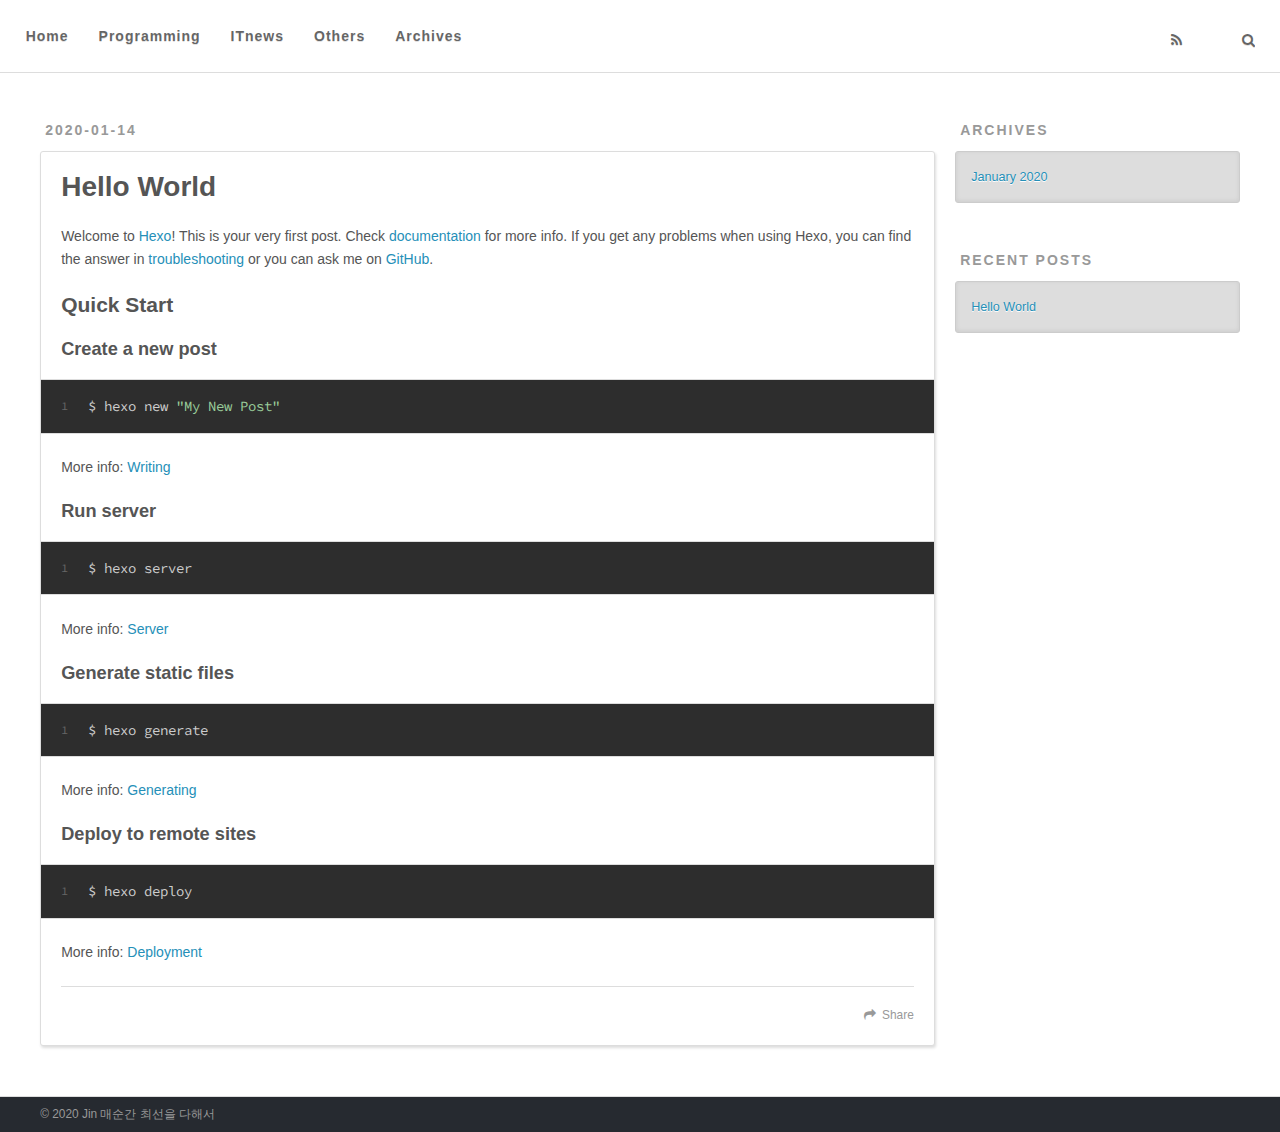
==== index.html @ 70a8d0c6 "Site updated: 2020-01-18 22:29:10" ====
<!DOCTYPE html>
<html>
<head>
  <meta charset="utf-8">
  

  
  <title>AiTi</title>
  <meta name="viewport" content="width=device-width, initial-scale=1, maximum-scale=1">
  <meta property="og:type" content="website">
<meta property="og:title" content="AiTi">
<meta property="og:url" content="https://zzdh8.github.io/index.html">
<meta property="og:site_name" content="AiTi">
<meta property="og:locale" content="en_US">
<meta property="article:author" content="Jin">
<meta property="article:tag" content="웹개발">
<meta property="article:tag" content=" 소프트웨어 개발">
<meta property="article:tag" content=" 자바">
<meta property="article:tag" content=" 파이썬">
<meta property="article:tag" content=" IT뉴스">
<meta property="article:tag" content=" 하드웨어">
<meta property="article:tag" content=" 프로그래밍 언어">
<meta name="twitter:card" content="summary">
  
    <link rel="alternate" href="/atom.xml" title="AiTi" type="application/atom+xml">
  
  
    <link rel="icon" href="/favicon.png">
  
  
    <link href="//fonts.googleapis.com/css?family=Source+Code+Pro" rel="stylesheet" type="text/css">
  
  
<link rel="stylesheet" href="/css/style.css">

<meta name="generator" content="Hexo 4.2.0"></head>

<body>
  <div id="container">
    <div id="wrap">
      <header id="header">
    <div id="header-title" class="inner">
      <nav id="main-nav">
        <a id="main-nav-toggle" class="nav-icon" style="padding-left: 29px;"></a>
        
          <a class="main-nav-link" href="/">Home</a>
        
          <a class="main-nav-link" href="/Programming">Programming</a>
        
          <a class="main-nav-link" href="/ITnews">ITnews</a>
        
          <a class="main-nav-link" href="/Others">Others</a>
        
          <a class="main-nav-link" href="/archives">Archives</a>
        
      </nav>
      <nav id="sub-nav">
        
          <a id="nav-rss-link" class="nav-icon" href="/atom.xml" title="RSS Feed"></a>
        
        <a id="nav-search-btn" class="nav-icon" title="Search"></a>
      </nav>
      <div id="search-form-wrap">
        <form action="//google.com/search" method="get" accept-charset="UTF-8" class="search-form"><input type="search" name="q" class="search-form-input" placeholder="Search"><button type="submit" class="search-form-submit">&#xF002;</button><input type="hidden" name="sitesearch" value="https://zzdh8.github.io"></form>
      </div>
    </div>

</header>
      <div class="outer">
        <section id="main">
  
    <article id="post-hello-world" class="article article-type-post" itemscope itemprop="blogPost">
  <div class="article-meta">
    <a href="/2020/01/14/hello-world/" class="article-date">
  <time datetime="2020-01-14T10:13:27.419Z" itemprop="datePublished">2020-01-14</time>
</a>
    
  </div>
  <div class="article-inner">
    
    
      <header class="article-header">
        
  
    <h1 itemprop="name">
      <a class="article-title" href="/2020/01/14/hello-world/">Hello World</a>
    </h1>
  

      </header>
    
    <div class="article-entry" itemprop="articleBody">
      
        <p>Welcome to <a href="https://hexo.io/" target="_blank" rel="noopener">Hexo</a>! This is your very first post. Check <a href="https://hexo.io/docs/" target="_blank" rel="noopener">documentation</a> for more info. If you get any problems when using Hexo, you can find the answer in <a href="https://hexo.io/docs/troubleshooting.html" target="_blank" rel="noopener">troubleshooting</a> or you can ask me on <a href="https://github.com/hexojs/hexo/issues" target="_blank" rel="noopener">GitHub</a>.</p>
<h2 id="Quick-Start"><a href="#Quick-Start" class="headerlink" title="Quick Start"></a>Quick Start</h2><h3 id="Create-a-new-post"><a href="#Create-a-new-post" class="headerlink" title="Create a new post"></a>Create a new post</h3><figure class="highlight bash"><table><tr><td class="gutter"><pre><span class="line">1</span><br></pre></td><td class="code"><pre><span class="line">$ hexo new <span class="string">"My New Post"</span></span><br></pre></td></tr></table></figure>

<p>More info: <a href="https://hexo.io/docs/writing.html" target="_blank" rel="noopener">Writing</a></p>
<h3 id="Run-server"><a href="#Run-server" class="headerlink" title="Run server"></a>Run server</h3><figure class="highlight bash"><table><tr><td class="gutter"><pre><span class="line">1</span><br></pre></td><td class="code"><pre><span class="line">$ hexo server</span><br></pre></td></tr></table></figure>

<p>More info: <a href="https://hexo.io/docs/server.html" target="_blank" rel="noopener">Server</a></p>
<h3 id="Generate-static-files"><a href="#Generate-static-files" class="headerlink" title="Generate static files"></a>Generate static files</h3><figure class="highlight bash"><table><tr><td class="gutter"><pre><span class="line">1</span><br></pre></td><td class="code"><pre><span class="line">$ hexo generate</span><br></pre></td></tr></table></figure>

<p>More info: <a href="https://hexo.io/docs/generating.html" target="_blank" rel="noopener">Generating</a></p>
<h3 id="Deploy-to-remote-sites"><a href="#Deploy-to-remote-sites" class="headerlink" title="Deploy to remote sites"></a>Deploy to remote sites</h3><figure class="highlight bash"><table><tr><td class="gutter"><pre><span class="line">1</span><br></pre></td><td class="code"><pre><span class="line">$ hexo deploy</span><br></pre></td></tr></table></figure>

<p>More info: <a href="https://hexo.io/docs/one-command-deployment.html" target="_blank" rel="noopener">Deployment</a></p>

      
    </div>
    <footer class="article-footer">
      <a data-url="https://zzdh8.github.io/2020/01/14/hello-world/" data-id="ck5dpyuz900003cv6gxya4yqy" class="article-share-link">Share</a>
      
      
    </footer>
  </div>
  
</article>


  


</section>
        
          <aside id="sidebar">
  
    

  
    

  
    
  
    
  <div class="widget-wrap">
    <h3 class="widget-title">Archives</h3>
    <div class="widget">
      <ul class="archive-list"><li class="archive-list-item"><a class="archive-list-link" href="/archives/2020/01/">January 2020</a></li></ul>
    </div>
  </div>


  
    
  <div class="widget-wrap">
    <h3 class="widget-title">Recent Posts</h3>
    <div class="widget">
      <ul>
        
          <li>
            <a href="/2020/01/14/hello-world/">Hello World</a>
          </li>
        
      </ul>
    </div>
  </div>

  

</aside>
        
      </div>
      <footer id="footer">
  
  <div class="outer">
    <div id="footer-info" class="inner">
      &copy; 2020 Jin
      매순간 최선을 다해서
    </div>
  </div>
  <!--없애고 무엇을 채울지 고민-->
</footer>
    </div>
    <nav id="mobile-nav">
  
    <a href="/" class="mobile-nav-link">Home</a>
  
    <a href="/Programming" class="mobile-nav-link">Programming</a>
  
    <a href="/ITnews" class="mobile-nav-link">ITnews</a>
  
    <a href="/Others" class="mobile-nav-link">Others</a>
  
    <a href="/archives" class="mobile-nav-link">Archives</a>
  
</nav>
    

<script src="//ajax.googleapis.com/ajax/libs/jquery/2.0.3/jquery.min.js"></script>


  
<link rel="stylesheet" href="/fancybox/jquery.fancybox.css">

  
<script src="/fancybox/jquery.fancybox.pack.js"></script>




<script src="/js/script.js"></script>




  </div>
</body>
</html>
---- css/style.css ----
body {
  width: 100%;
}
body:before,
body:after {
  content: "";
  display: table;
}
body:after {
  clear: both;
}
html,
body,
div,
span,
applet,
object,
iframe,
h1,
h2,
h3,
h4,
h5,
h6,
p,
blockquote,
pre,
a,
abbr,
acronym,
address,
big,
cite,
code,
del,
dfn,
em,
img,
ins,
kbd,
q,
s,
samp,
small,
strike,
strong,
sub,
sup,
tt,
var,
dl,
dt,
dd,
ol,
ul,
li,
fieldset,
form,
label,
legend,
table,
caption,
tbody,
tfoot,
thead,
tr,
th,
td {
  margin: 0;
  padding: 0;
  border: 0;
  outline: 0;
  font-weight: inherit;
  font-style: inherit;
  font-family: inherit;
  font-size: 100%;
  vertical-align: baseline;
}
body {
  line-height: 1;
  color: #000;
  background: #fff;
}
ol,
ul {
  list-style: none;
}
table {
  border-collapse: separate;
  border-spacing: 0;
  vertical-align: middle;
}
caption,
th,
td {
  text-align: left;
  font-weight: normal;
  vertical-align: middle;
}
a img {
  border: none;
}
input,
button {
  margin: 0;
  padding: 0;
}
input::-moz-focus-inner,
button::-moz-focus-inner {
  border: 0;
  padding: 0;
}
@font-face {
  font-family: FontAwesome;
  font-style: normal;
  font-weight: normal;
  src: url("fonts/fontawesome-webfont.eot?v=#4.0.3");
  src: url("fonts/fontawesome-webfont.eot?#iefix&v=#4.0.3") format("embedded-opentype"), url("fonts/fontawesome-webfont.woff?v=#4.0.3") format("woff"), url("fonts/fontawesome-webfont.ttf?v=#4.0.3") format("truetype"), url("fonts/fontawesome-webfont.svg#fontawesomeregular?v=#4.0.3") format("svg");
}
html,
body,
#container {
  height: 100%;
}
body {
  background: #fff;
  font: 14px -apple-system, BlinkMacSystemFont, "Segoe UI", "Roboto", "Oxygen", "Ubuntu", "Cantarell", "Fira Sans", "Droid Sans", "Helvetica Neue", sans-serif;
  -webkit-text-size-adjust: 100%;
}
.outer {
  max-width: 1220px;
  margin: 0 auto;
  padding: 0 20px;
}
.outer:before,
.outer:after {
  content: "";
  display: table;
}
.outer:after {
  clear: both;
}
.inner {
  display: inline;
  float: left;
  width: 98.33333333333333%;
  margin: 0 0.833333333333333%;
}
.left,
.alignleft {
  float: left;
}
.right,
.alignright {
  float: right;
}
.clear {
  clear: both;
}
#container {
  position: relative;
}
.mobile-nav-on {
  overflow: hidden;
}
#wrap {
  height: 100%;
  width: 100%;
  position: absolute;
  top: 0;
  left: 0;
  -webkit-transition: 0.2s ease-out;
  -moz-transition: 0.2s ease-out;
  -ms-transition: 0.2s ease-out;
  transition: 0.2s ease-out;
  z-index: 1;
  background: #fff;
}
.mobile-nav-on #wrap {
  left: 280px;
}
@media screen and (min-width: 768px) {
  #main {
    display: inline;
    float: left;
    width: 73.33333333333333%;
    margin: 0 0.833333333333333%;
  }
}
.article-date,
.article-category-link,
.archive-year,
.widget-title {
  text-decoration: none;
  text-transform: uppercase;
  letter-spacing: 2px;
  color: #999;
  margin-bottom: 1em;
  margin-left: 5px;
  line-height: 1em;
  text-shadow: 0 1px #fff;
  font-weight: bold;
}
.article-inner,
.archive-article-inner {
  background: #fff;
  -webkit-box-shadow: 1px 2px 3px #ddd;
  box-shadow: 1px 2px 3px #ddd;
  border: 1px solid #ddd;
  border-radius: 3px;
}
.article-entry h1,
.widget h1 {
  font-size: 2em;
}
.article-entry h2,
.widget h2 {
  font-size: 1.5em;
}
.article-entry h3,
.widget h3 {
  font-size: 1.3em;
}
.article-entry h4,
.widget h4 {
  font-size: 1.2em;
}
.article-entry h5,
.widget h5 {
  font-size: 1em;
}
.article-entry h6,
.widget h6 {
  font-size: 1em;
  color: #999;
}
.article-entry hr,
.widget hr {
  border: 1px dashed #ddd;
}
.article-entry strong,
.widget strong {
  font-weight: bold;
}
.article-entry em,
.widget em,
.article-entry cite,
.widget cite {
  font-style: italic;
}
.article-entry sup,
.widget sup,
.article-entry sub,
.widget sub {
  font-size: 0.75em;
  line-height: 0;
  position: relative;
  vertical-align: baseline;
}
.article-entry sup,
.widget sup {
  top: -0.5em;
}
.article-entry sub,
.widget sub {
  bottom: -0.2em;
}
.article-entry small,
.widget small {
  font-size: 0.85em;
}
.article-entry acronym,
.widget acronym,
.article-entry abbr,
.widget abbr {
  border-bottom: 1px dotted;
}
.article-entry ul,
.widget ul,
.article-entry ol,
.widget ol,
.article-entry dl,
.widget dl {
  margin: 0 20px;
  line-height: 1.6em;
}
.article-entry ul ul,
.widget ul ul,
.article-entry ol ul,
.widget ol ul,
.article-entry ul ol,
.widget ul ol,
.article-entry ol ol,
.widget ol ol {
  margin-top: 0;
  margin-bottom: 0;
}
.article-entry ul,
.widget ul {
  list-style: disc;
}
.article-entry ol,
.widget ol {
  list-style: decimal;
}
.article-entry dt,
.widget dt {
  font-weight: bold;
}
#header {
  height: 8%;
  position: relative;
  border-bottom: 1px solid #ddd;
}
#header-outer {
  height: 50%;
  position: relative;
}
#header-title {
  text-align: center;
  height: 40px;
  position: absolute;
  top: 50%;
  left: 0;
  margin-top: -20px;
}
#main-nav {
  float: left;
  margin-left: -15px;
}
.nav-icon,
.main-nav-link {
  float: left;
  color: #000;
  opacity: 0.6;
  text-decoration: none;
  text-shadow: 0 1px rgba(0,0,0,0.2);
  -webkit-transition: opacity 0.2s;
  -moz-transition: opacity 0.2s;
  -ms-transition: opacity 0.2s;
  transition: opacity 0.2s;
  display: block;
  padding: 12px 0px 5px 30px;
}
.nav-icon:hover,
.main-nav-link:hover {
  opacity: 11.6;
}
.nav-icon {
  font-family: FontAwesome;
  text-align: center;
  font-size: 14px;
  width: 14px;
  height: 14px;
  padding: 17px 29px;
  position: relative;
  cursor: pointer;
}
.main-nav-link {
  font-weight: 900;
  letter-spacing: 1px;
}
@media screen and (max-width: 479px) {
  .main-nav-link {
    display: none;
  }
}
#main-nav-toggle {
  display: none;
  padding-left: 29px;
}
#main-nav-toggle:before {
  content: "\f0c9";
}
@media screen and (max-width: 479px) {
  #main-nav-toggle {
    display: block;
  }
}
#sub-nav {
  float: right;
  margin-right: -15px;
}
#nav-rss-link:before {
  content: "\f09e";
}
#nav-search-btn p,
#nav-search-btn:before {
  content: "\f002";
}
#search-form-wrap {
  position: absolute;
  top: 12px;
  width: 150px;
  height: 30px;
  right: -150px;
  opacity: 0;
  -webkit-transition: 0.2s ease-out;
  -moz-transition: 0.2s ease-out;
  -ms-transition: 0.2s ease-out;
  transition: 0.2s ease-out;
}
#search-form-wrap.on {
  opacity: 1;
  right: 0;
}
@media screen and (max-width: 479px) {
  #search-form-wrap {
    width: 100%;
    right: -100%;
  }
}
.search-form {
  position: absolute;
  top: 0;
  left: 0;
  right: 0;
  background: #fff;
  padding: 5px 15px;
  border-radius: 15px;
  -webkit-box-shadow: 0 0 10px rgba(0,0,0,0.3);
  box-shadow: 0 0 10px rgba(0,0,0,0.3);
}
.search-form-input {
  border: none;
  background: none;
  color: #555;
  width: 100%;
  font: 13px -apple-system, BlinkMacSystemFont, "Segoe UI", "Roboto", "Oxygen", "Ubuntu", "Cantarell", "Fira Sans", "Droid Sans", "Helvetica Neue", sans-serif;
  outline: none;
}
.search-form-input::-webkit-search-results-decoration,
.search-form-input::-webkit-search-cancel-button {
  -webkit-appearance: none;
}
.search-form-submit {
  position: absolute;
  top: 50%;
  right: 10px;
  margin-top: -7px;
  font: 13px FontAwesome;
  border: none;
  background: none;
  color: #bbb;
  cursor: pointer;
}
.search-form-submit:hover,
.search-form-submit:focus {
  color: #777;
}
.article {
  margin: 50px 0;
}
.article-inner {
  overflow: hidden;
}
.article-meta:before,
.article-meta:after {
  content: "";
  display: table;
}
.article-meta:after {
  clear: both;
}
.article-date {
  float: left;
}
.article-category {
  float: left;
  line-height: 1em;
  color: #ccc;
  text-shadow: 0 1px #fff;
  margin-left: 8px;
}
.article-category:before {
  content: "\2022";
}
.article-category-link {
  margin: 0 12px 1em;
}
.article-header {
  padding: 20px 20px 0;
}
.article-title {
  text-decoration: none;
  font-size: 2em;
  font-weight: bold;
  color: #555;
  line-height: 1.1em;
  -webkit-transition: color 0.2s;
  -moz-transition: color 0.2s;
  -ms-transition: color 0.2s;
  transition: color 0.2s;
}
a.article-title:hover {
  color: #258fb8;
}
.article-entry {
  color: #555;
  padding: 0 20px;
}
.article-entry:before,
.article-entry:after {
  content: "";
  display: table;
}
.article-entry:after {
  clear: both;
}
.article-entry p,
.article-entry table {
  line-height: 1.6em;
  margin: 1.6em 0;
}
.article-entry h1,
.article-entry h2,
.article-entry h3,
.article-entry h4,
.article-entry h5,
.article-entry h6 {
  font-weight: bold;
}
.article-entry h1,
.article-entry h2,
.article-entry h3,
.article-entry h4,
.article-entry h5,
.article-entry h6 {
  line-height: 1.1em;
  margin: 1.1em 0;
}
.article-entry a {
  color: #258fb8;
  text-decoration: none;
}
.article-entry a:hover {
  text-decoration: underline;
}
.article-entry ul,
.article-entry ol,
.article-entry dl {
  margin-top: 1.6em;
  margin-bottom: 1.6em;
}
.article-entry img,
.article-entry video {
  max-width: 100%;
  height: auto;
  display: block;
  margin: auto;
}
.article-entry iframe {
  border: none;
}
.article-entry table {
  width: 100%;
  border-collapse: collapse;
  border-spacing: 0;
}
.article-entry th {
  font-weight: bold;
  border-bottom: 3px solid #ddd;
  padding-bottom: 0.5em;
}
.article-entry td {
  border-bottom: 1px solid #ddd;
  padding: 10px 0;
}
.article-entry blockquote {
  font-family: Georgia, "Times New Roman", serif;
  font-size: 1.4em;
  margin: 1.6em 20px;
  text-align: center;
}
.article-entry blockquote footer {
  font-size: 14px;
  margin: 1.6em 0;
  font-family: -apple-system, BlinkMacSystemFont, "Segoe UI", "Roboto", "Oxygen", "Ubuntu", "Cantarell", "Fira Sans", "Droid Sans", "Helvetica Neue", sans-serif;
}
.article-entry blockquote footer cite:before {
  content: "—";
  padding: 0 0.5em;
}
.article-entry .pullquote {
  text-align: left;
  width: 45%;
  margin: 0;
}
.article-entry .pullquote.left {
  margin-left: 0.5em;
  margin-right: 1em;
}
.article-entry .pullquote.right {
  margin-right: 0.5em;
  margin-left: 1em;
}
.article-entry .caption {
  color: #999;
  display: block;
  font-size: 0.9em;
  margin-top: 0.5em;
  position: relative;
  text-align: center;
}
.article-entry .video-container {
  position: relative;
  padding-top: 56.25%;
  height: 0;
  overflow: hidden;
}
.article-entry .video-container iframe,
.article-entry .video-container object,
.article-entry .video-container embed {
  position: absolute;
  top: 0;
  left: 0;
  width: 100%;
  height: 100%;
  margin-top: 0;
}
.article-more-link a {
  display: inline-block;
  line-height: 1em;
  padding: 6px 15px;
  border-radius: 15px;
  background: #fff;
  color: #999;
  text-shadow: 0 1px #fff;
  text-decoration: none;
}
.article-more-link a:hover {
  background: #258fb8;
  color: #fff;
  text-decoration: none;
  text-shadow: 0 1px #1e7293;
}
.article-footer {
  font-size: 0.85em;
  line-height: 1.6em;
  border-top: 1px solid #ddd;
  padding-top: 1.6em;
  margin: 0 20px 20px;
}
.article-footer:before,
.article-footer:after {
  content: "";
  display: table;
}
.article-footer:after {
  clear: both;
}
.article-footer a {
  color: #999;
  text-decoration: none;
}
.article-footer a:hover {
  color: #555;
}
.article-tag-list-item {
  float: left;
  margin-right: 10px;
}
.article-tag-list-link:before {
  content: "#";
}
.article-comment-link {
  float: right;
}
.article-comment-link:before {
  content: "\f075";
  font-family: FontAwesome;
  padding-right: 8px;
}
.article-share-link {
  cursor: pointer;
  float: right;
  margin-left: 20px;
}
.article-share-link:before {
  content: "\f064";
  font-family: FontAwesome;
  padding-right: 6px;
}
#article-nav {
  position: relative;
}
#article-nav:before,
#article-nav:after {
  content: "";
  display: table;
}
#article-nav:after {
  clear: both;
}
@media screen and (min-width: 768px) {
  #article-nav {
    margin: 50px 0;
  }
  #article-nav:before {
    width: 8px;
    height: 8px;
    position: absolute;
    top: 50%;
    left: 50%;
    margin-top: -4px;
    margin-left: -4px;
    content: "";
    border-radius: 50%;
    background: #ddd;
    -webkit-box-shadow: 0 1px 2px #fff;
    box-shadow: 0 1px 2px #fff;
  }
}
.article-nav-link-wrap {
  text-decoration: none;
  text-shadow: 0 1px #fff;
  color: #999;
  -webkit-box-sizing: border-box;
  -moz-box-sizing: border-box;
  box-sizing: border-box;
  margin-top: 50px;
  text-align: center;
  display: block;
}
.article-nav-link-wrap:hover {
  color: #555;
}
@media screen and (min-width: 768px) {
  .article-nav-link-wrap {
    width: 50%;
    margin-top: 0;
  }
}
@media screen and (min-width: 768px) {
  #article-nav-newer {
    float: left;
    text-align: right;
    padding-right: 20px;
  }
}
@media screen and (min-width: 768px) {
  #article-nav-older {
    float: right;
    text-align: left;
    padding-left: 20px;
  }
}
.article-nav-caption {
  text-transform: uppercase;
  letter-spacing: 2px;
  color: #ddd;
  line-height: 1em;
  font-weight: bold;
}
#article-nav-newer .article-nav-caption {
  margin-right: -2px;
}
.article-nav-title {
  font-size: 0.85em;
  line-height: 1.6em;
  margin-top: 0.5em;
}
.article-share-box {
  position: absolute;
  display: none;
  background: #fff;
  -webkit-box-shadow: 1px 2px 10px rgba(0,0,0,0.2);
  box-shadow: 1px 2px 10px rgba(0,0,0,0.2);
  border-radius: 3px;
  margin-left: -145px;
  overflow: hidden;
  z-index: 1;
}
.article-share-box.on {
  display: block;
}
.article-share-input {
  width: 100%;
  background: none;
  -webkit-box-sizing: border-box;
  -moz-box-sizing: border-box;
  box-sizing: border-box;
  font: 14px -apple-system, BlinkMacSystemFont, "Segoe UI", "Roboto", "Oxygen", "Ubuntu", "Cantarell", "Fira Sans", "Droid Sans", "Helvetica Neue", sans-serif;
  padding: 0 15px;
  color: #555;
  outline: none;
  border: 1px solid #ddd;
  border-radius: 3px 3px 0 0;
  height: 36px;
  line-height: 36px;
}
.article-share-links {
  background: #fff;
}
.article-share-links:before,
.article-share-links:after {
  content: "";
  display: table;
}
.article-share-links:after {
  clear: both;
}
.article-share-twitter,
.article-share-facebook,
.article-share-pinterest,
.article-share-google {
  width: 50px;
  height: 36px;
  display: block;
  float: left;
  position: relative;
  color: #999;
  text-shadow: 0 1px #fff;
}
.article-share-twitter:before,
.article-share-facebook:before,
.article-share-pinterest:before,
.article-share-google:before {
  font-size: 20px;
  font-family: FontAwesome;
  width: 20px;
  height: 20px;
  position: absolute;
  top: 50%;
  left: 50%;
  margin-top: -10px;
  margin-left: -10px;
  text-align: center;
}
.article-share-twitter:hover,
.article-share-facebook:hover,
.article-share-pinterest:hover,
.article-share-google:hover {
  color: #fff;
}
.article-share-twitter:before {
  content: "\f099";
}
.article-share-twitter:hover {
  background: #00aced;
  text-shadow: 0 1px #008abe;
}
.article-share-facebook:before {
  content: "\f09a";
}
.article-share-facebook:hover {
  background: #3b5998;
  text-shadow: 0 1px #2f477a;
}
.article-share-pinterest:before {
  content: "\f0d2";
}
.article-share-pinterest:hover {
  background: #cb2027;
  text-shadow: 0 1px #a21a1f;
}
.article-share-google:before {
  content: "\f0d5";
}
.article-share-google:hover {
  background: #dd4b39;
  text-shadow: 0 1px #be3221;
}
.article-gallery {
  background: #000;
  position: relative;
}
.article-gallery-photos {
  position: relative;
  overflow: hidden;
}
.article-gallery-img {
  display: none;
  max-width: 100%;
}
.article-gallery-img:first-child {
  display: block;
}
.article-gallery-img.loaded {
  position: absolute;
  display: block;
}
.article-gallery-img img {
  display: block;
  max-width: 100%;
  margin: 0 auto;
}
#comments {
  background: #fff;
  -webkit-box-shadow: 1px 2px 3px #ddd;
  box-shadow: 1px 2px 3px #ddd;
  padding: 20px;
  border: 1px solid #ddd;
  border-radius: 3px;
  margin: 50px 0;
}
#comments a {
  color: #258fb8;
}
.archives-wrap {
  margin: 50px 0;
}
.archives:before,
.archives:after {
  content: "";
  display: table;
}
.archives:after {
  clear: both;
}
.archive-year-wrap {
  margin-bottom: 1em;
}
.archives {
  -webkit-column-gap: 10px;
  -moz-column-gap: 10px;
  column-gap: 10px;
}
@media screen and (min-width: 480px) and (max-width: 767px) {
  .archives {
    -webkit-column-count: 2;
    -moz-column-count: 2;
    column-count: 2;
  }
}
@media screen and (min-width: 768px) {
  .archives {
    -webkit-column-count: 3;
    -moz-column-count: 3;
    column-count: 3;
  }
}
.archive-article {
  -webkit-column-break-inside: avoid;
  page-break-inside: avoid;
  overflow: hidden;
  break-inside: avoid-column;
}
.archive-article-inner {
  padding: 10px;
  margin-bottom: 15px;
}
.archive-article-title {
  text-decoration: none;
  font-weight: bold;
  color: #555;
  -webkit-transition: color 0.2s;
  -moz-transition: color 0.2s;
  -ms-transition: color 0.2s;
  transition: color 0.2s;
  line-height: 1.6em;
}
.archive-article-title:hover {
  color: #258fb8;
}
.archive-article-footer {
  margin-top: 1em;
}
.archive-article-date {
  color: #999;
  text-decoration: none;
  font-size: 0.85em;
  line-height: 1em;
  margin-bottom: 0.5em;
  display: block;
}
#page-nav {
  margin: 50px auto;
  background: #fff;
  -webkit-box-shadow: 1px 2px 3px #ddd;
  box-shadow: 1px 2px 3px #ddd;
  border: 1px solid #ddd;
  border-radius: 3px;
  text-align: center;
  color: #999;
  overflow: hidden;
}
#page-nav:before,
#page-nav:after {
  content: "";
  display: table;
}
#page-nav:after {
  clear: both;
}
#page-nav a,
#page-nav span {
  padding: 10px 20px;
  line-height: 1;
  height: 2ex;
}
#page-nav a {
  color: #999;
  text-decoration: none;
}
#page-nav a:hover {
  background: #999;
  color: #fff;
}
#page-nav .prev {
  float: left;
}
#page-nav .next {
  float: right;
}
#page-nav .page-number {
  display: inline-block;
}
@media screen and (max-width: 479px) {
  #page-nav .page-number {
    display: none;
  }
}
#page-nav .current {
  color: #555;
  font-weight: bold;
}
#page-nav .space {
  color: #ddd;
}
#footer {
  background: #262a30;
  padding: 8px 0;
  border-top: 1px solid #ddd;
  color: #999;
}
#footer a {
  color: #258fb8;
  text-decoration: none;
}
#footer a:hover {
  text-decoration: underline;
}
#footer-info {
  line-height: 1.6em;
  font-size: 0.85em;
}
.article-entry pre,
.article-entry .highlight {
  background: #2d2d2d;
  margin: 0 -20px;
  padding: 15px 20px;
  border-style: solid;
  border-color: #ddd;
  border-width: 1px 0;
  overflow: auto;
  color: #ccc;
  line-height: 22.400000000000002px;
}
.article-entry .highlight .gutter pre,
.article-entry .gist .gist-file .gist-data .line-numbers {
  color: #666;
  font-size: 0.85em;
}
.article-entry pre,
.article-entry code {
  font-family: "Source Code Pro", Consolas, Monaco, Menlo, Consolas, monospace;
}
.article-entry code {
  background: #fff;
  text-shadow: 0 1px #fff;
  padding: 0 0.3em;
}
.article-entry pre code {
  background: none;
  text-shadow: none;
  padding: 0;
}
.article-entry .highlight pre {
  border: none;
  margin: 0;
  padding: 0;
}
.article-entry .highlight table {
  margin: 0;
  width: auto;
}
.article-entry .highlight td {
  border: none;
  padding: 0;
}
.article-entry .highlight figcaption {
  font-size: 0.85em;
  color: #999;
  line-height: 1em;
  margin-bottom: 1em;
}
.article-entry .highlight figcaption:before,
.article-entry .highlight figcaption:after {
  content: "";
  display: table;
}
.article-entry .highlight figcaption:after {
  clear: both;
}
.article-entry .highlight figcaption a {
  float: right;
}
.article-entry .highlight .gutter pre {
  text-align: right;
  padding-right: 20px;
}
.article-entry .highlight .line {
  height: 22.400000000000002px;
}
.article-entry .highlight .line.marked {
  background: #515151;
}
.article-entry .gist {
  margin: 0 -20px;
  border-style: solid;
  border-color: #ddd;
  border-width: 1px 0;
  background: #2d2d2d;
  padding: 15px 20px 15px 0;
}
.article-entry .gist .gist-file {
  border: none;
  font-family: "Source Code Pro", Consolas, Monaco, Menlo, Consolas, monospace;
  margin: 0;
}
.article-entry .gist .gist-file .gist-data {
  background: none;
  border: none;
}
.article-entry .gist .gist-file .gist-data .line-numbers {
  background: none;
  border: none;
  padding: 0 20px 0 0;
}
.article-entry .gist .gist-file .gist-data .line-data {
  padding: 0 !important;
}
.article-entry .gist .gist-file .highlight {
  margin: 0;
  padding: 0;
  border: none;
}
.article-entry .gist .gist-file .gist-meta {
  background: #2d2d2d;
  color: #999;
  font: 0.85em -apple-system, BlinkMacSystemFont, "Segoe UI", "Roboto", "Oxygen", "Ubuntu", "Cantarell", "Fira Sans", "Droid Sans", "Helvetica Neue", sans-serif;
  text-shadow: 0 0;
  padding: 0;
  margin-top: 1em;
  margin-left: 20px;
}
.article-entry .gist .gist-file .gist-meta a {
  color: #258fb8;
  font-weight: normal;
}
.article-entry .gist .gist-file .gist-meta a:hover {
  text-decoration: underline;
}
pre .comment,
pre .title {
  color: #999;
}
pre .variable,
pre .attribute,
pre .tag,
pre .regexp,
pre .ruby .constant,
pre .xml .tag .title,
pre .xml .pi,
pre .xml .doctype,
pre .html .doctype,
pre .css .id,
pre .css .class,
pre .css .pseudo {
  color: #f2777a;
}
pre .number,
pre .preprocessor,
pre .built_in,
pre .literal,
pre .params,
pre .constant {
  color: #f99157;
}
pre .class,
pre .ruby .class .title,
pre .css .rules .attribute {
  color: #9c9;
}
pre .string,
pre .value,
pre .inheritance,
pre .header,
pre .ruby .symbol,
pre .xml .cdata {
  color: #9c9;
}
pre .css .hexcolor {
  color: #6cc;
}
pre .function,
pre .python .decorator,
pre .python .title,
pre .ruby .function .title,
pre .ruby .title .keyword,
pre .perl .sub,
pre .javascript .title,
pre .coffeescript .title {
  color: #69c;
}
pre .keyword,
pre .javascript .function {
  color: #c9c;
}
@media screen and (max-width: 479px) {
  #mobile-nav {
    position: absolute;
    top: 0;
    left: 0;
    width: 280px;
    height: 100%;
    background: #191919;
    border-right: 1px solid #fff;
  }
}
@media screen and (max-width: 479px) {
  .mobile-nav-link {
    display: block;
    color: #999;
    text-decoration: none;
    padding: 15px 20px;
    font-weight: bold;
  }
  .mobile-nav-link:hover {
    color: #fff;
  }
}
@media screen and (min-width: 768px) {
  #sidebar {
    display: inline;
    float: left;
    width: 23.333333333333332%;
    margin: 0 0.833333333333333%;
  }
}
.widget-wrap {
  margin: 50px 0;
}
.widget {
  color: #777;
  text-shadow: 0 1px #fff;
  background: #ddd;
  -webkit-box-shadow: 0 -1px 4px #ccc inset;
  box-shadow: 0 -1px 4px #ccc inset;
  border: 1px solid #ccc;
  padding: 15px;
  border-radius: 3px;
}
.widget a {
  color: #258fb8;
  text-decoration: none;
}
.widget a:hover {
  text-decoration: underline;
}
.widget ul ul,
.widget ol ul,
.widget dl ul,
.widget ul ol,
.widget ol ol,
.widget dl ol,
.widget ul dl,
.widget ol dl,
.widget dl dl {
  margin-left: 15px;
  list-style: disc;
}
.widget {
  line-height: 1.6em;
  word-wrap: break-word;
  font-size: 0.9em;
}
.widget ul,
.widget ol {
  list-style: none;
  margin: 0;
}
.widget ul ul,
.widget ol ul,
.widget ul ol,
.widget ol ol {
  margin: 0 20px;
}
.widget ul ul,
.widget ol ul {
  list-style: disc;
}
.widget ul ol,
.widget ol ol {
  list-style: decimal;
}
.category-list-count,
.tag-list-count,
.archive-list-count {
  padding-left: 5px;
  color: #999;
  font-size: 0.85em;
}
.category-list-count:before,
.tag-list-count:before,
.archive-list-count:before {
  content: "(";
}
.category-list-count:after,
.tag-list-count:after,
.archive-list-count:after {
  content: ")";
}
.tagcloud a {
  margin-right: 5px;
  display: inline-block;
}
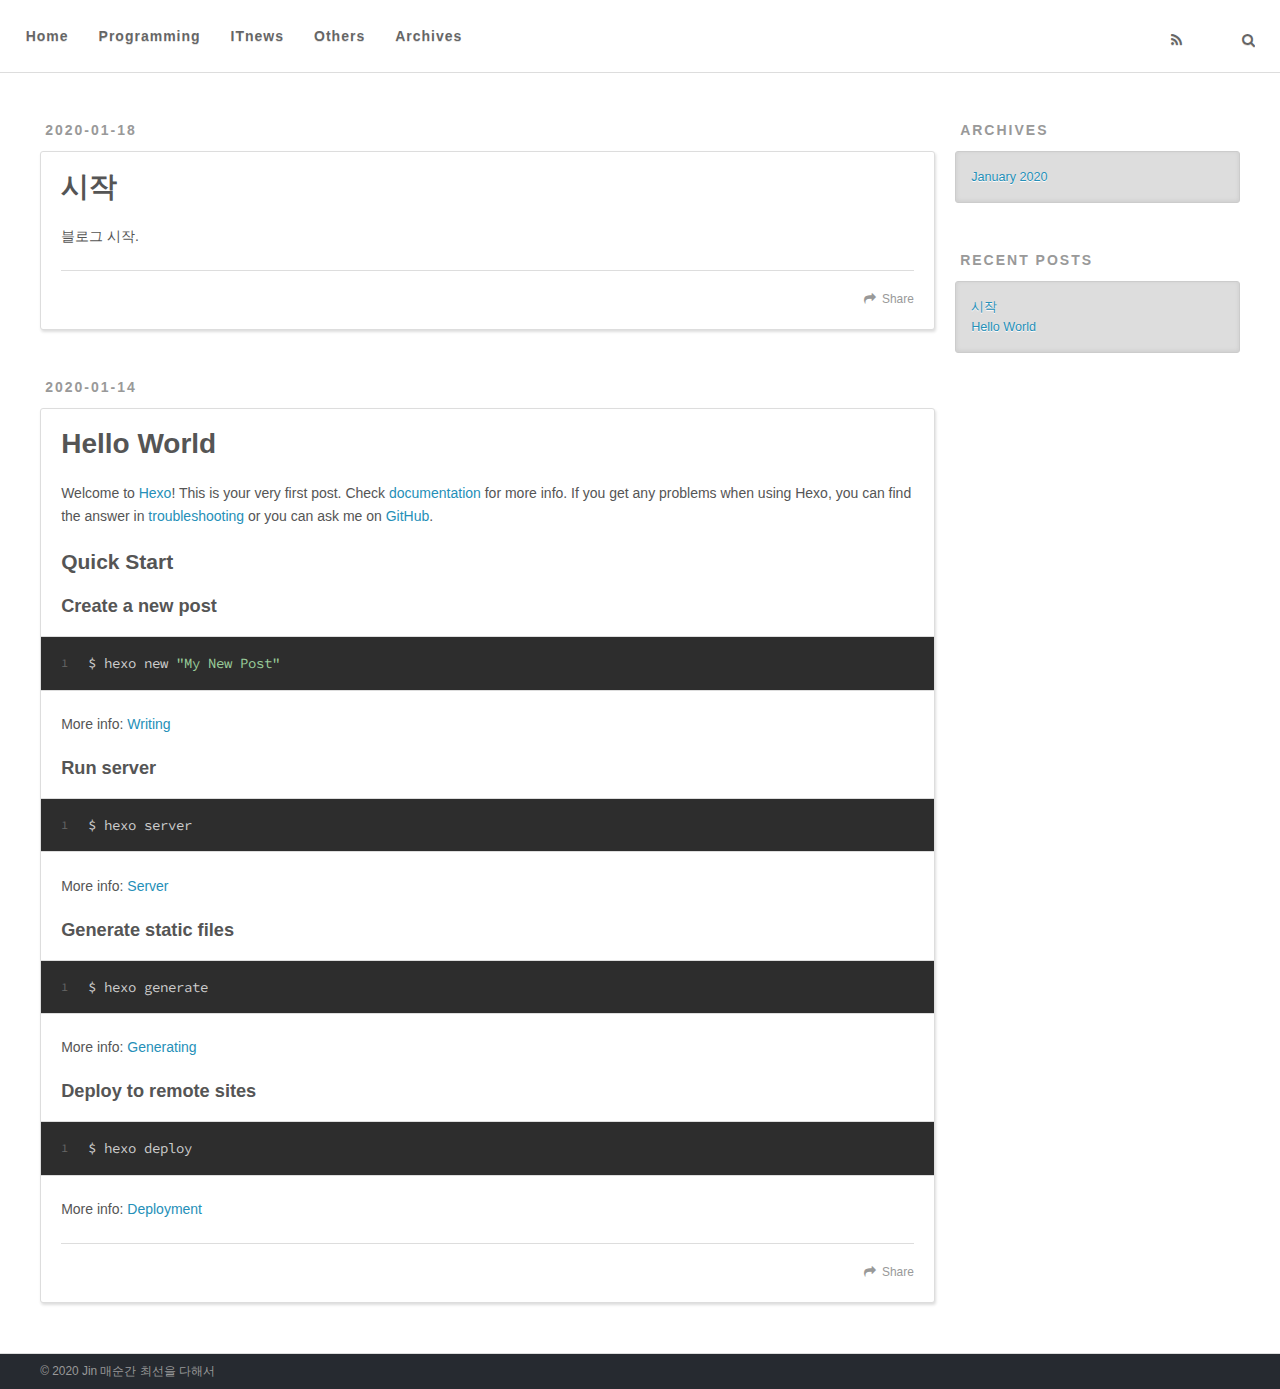
==== commit 97aeb18d: "Site updated: 2020-01-18 22:47:07" ====
--- a/index.html
+++ b/index.html
@@ -69,6 +69,43 @@
       <div class="outer">
         <section id="main">
   
+    <article id="others-시작" class="article article-type-others" itemscope itemprop="blogPost">
+  <div class="article-meta">
+    <a href="/2020/01/18/%EC%8B%9C%EC%9E%91/" class="article-date">
+  <time datetime="2020-01-18T13:38:59.000Z" itemprop="datePublished">2020-01-18</time>
+</a>
+    
+  </div>
+  <div class="article-inner">
+    
+    
+      <header class="article-header">
+        
+  
+    <h1 itemprop="name">
+      <a class="article-title" href="/2020/01/18/%EC%8B%9C%EC%9E%91/">시작</a>
+    </h1>
+  
+
+      </header>
+    
+    <div class="article-entry" itemprop="articleBody">
+      
+        <p>블로그 시작.</p>
+
+      
+    </div>
+    <footer class="article-footer">
+      <a data-url="https://zzdh8.github.io/2020/01/18/%EC%8B%9C%EC%9E%91/" data-id="ck5jnbow5000080v640cseaym" class="article-share-link">Share</a>
+      
+      
+    </footer>
+  </div>
+  
+</article>
+
+
+  
     <article id="post-hello-world" class="article article-type-post" itemscope itemprop="blogPost">
   <div class="article-meta">
     <a href="/2020/01/14/hello-world/" class="article-date">
@@ -108,7 +145,7 @@
       
     </div>
     <footer class="article-footer">
-      <a data-url="https://zzdh8.github.io/2020/01/14/hello-world/" data-id="ck5dpyuz900003cv6gxya4yqy" class="article-share-link">Share</a>
+      <a data-url="https://zzdh8.github.io/2020/01/14/hello-world/" data-id="ck5jmzwoq0004qwv679ao3ner" class="article-share-link">Share</a>
       
       
     </footer>
@@ -149,6 +186,10 @@
       <ul>
         
           <li>
+            <a href="/2020/01/18/%EC%8B%9C%EC%9E%91/">시작</a>
+          </li>
+        
+          <li>
             <a href="/2020/01/14/hello-world/">Hello World</a>
           </li>
         
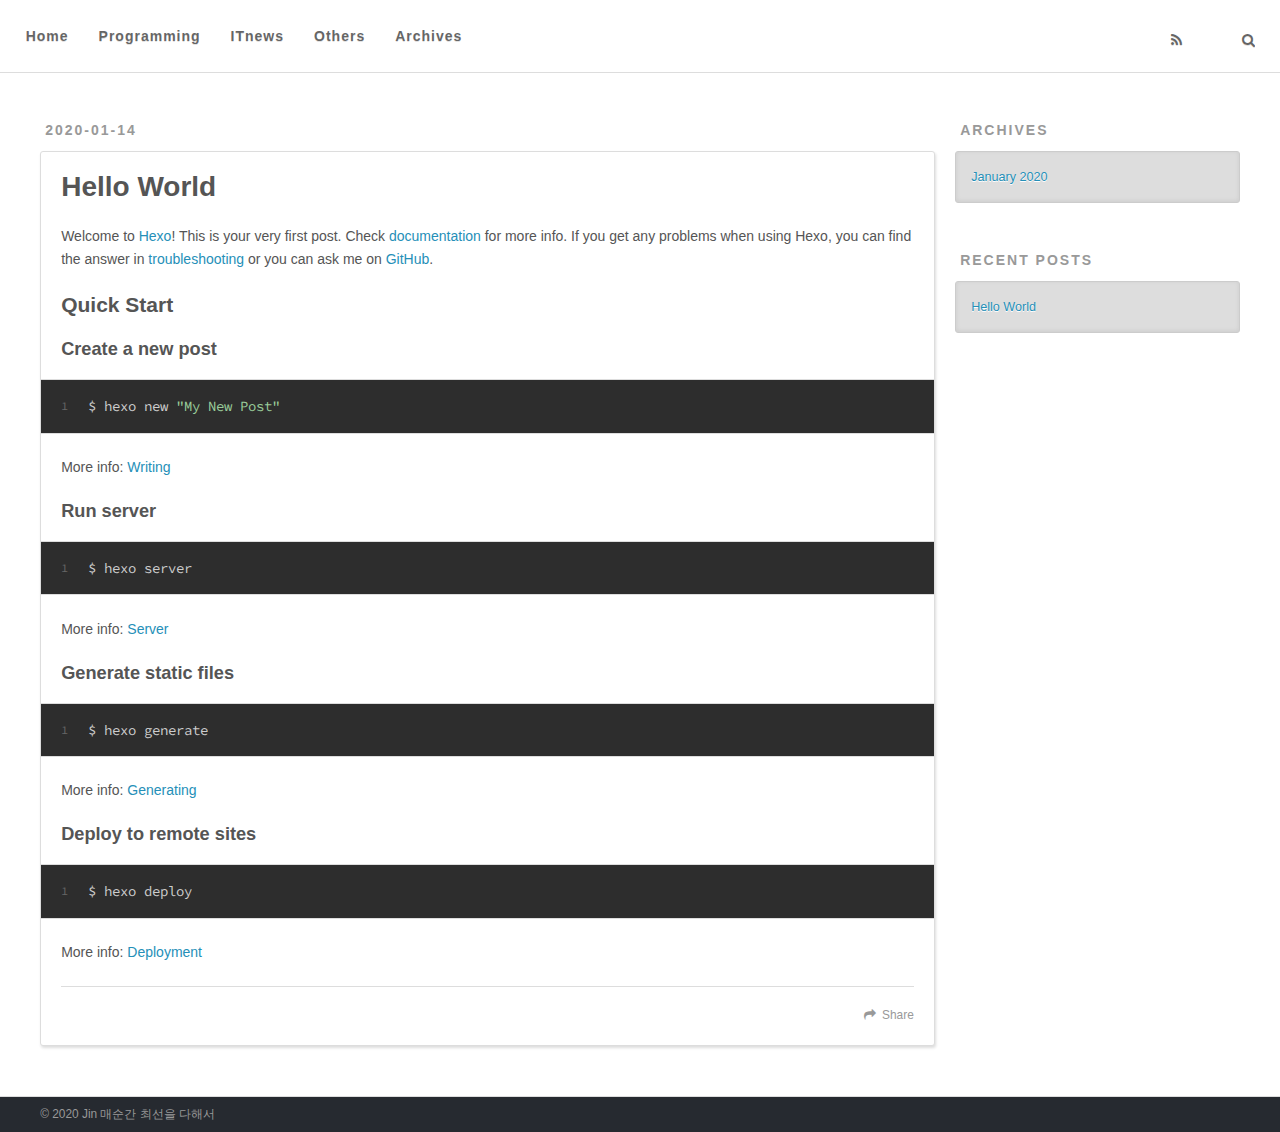
==== commit c72a47e1: "Site updated: 2020-01-18 22:51:17" ====
--- a/index.html
+++ b/index.html
@@ -69,43 +69,6 @@
       <div class="outer">
         <section id="main">
   
-    <article id="others-시작" class="article article-type-others" itemscope itemprop="blogPost">
-  <div class="article-meta">
-    <a href="/2020/01/18/%EC%8B%9C%EC%9E%91/" class="article-date">
-  <time datetime="2020-01-18T13:38:59.000Z" itemprop="datePublished">2020-01-18</time>
-</a>
-    
-  </div>
-  <div class="article-inner">
-    
-    
-      <header class="article-header">
-        
-  
-    <h1 itemprop="name">
-      <a class="article-title" href="/2020/01/18/%EC%8B%9C%EC%9E%91/">시작</a>
-    </h1>
-  
-
-      </header>
-    
-    <div class="article-entry" itemprop="articleBody">
-      
-        <p>블로그 시작.</p>
-
-      
-    </div>
-    <footer class="article-footer">
-      <a data-url="https://zzdh8.github.io/2020/01/18/%EC%8B%9C%EC%9E%91/" data-id="ck5jnbow5000080v640cseaym" class="article-share-link">Share</a>
-      
-      
-    </footer>
-  </div>
-  
-</article>
-
-
-  
     <article id="post-hello-world" class="article article-type-post" itemscope itemprop="blogPost">
   <div class="article-meta">
     <a href="/2020/01/14/hello-world/" class="article-date">
@@ -186,10 +149,6 @@
       <ul>
         
           <li>
-            <a href="/2020/01/18/%EC%8B%9C%EC%9E%91/">시작</a>
-          </li>
-        
-          <li>
             <a href="/2020/01/14/hello-world/">Hello World</a>
           </li>
         
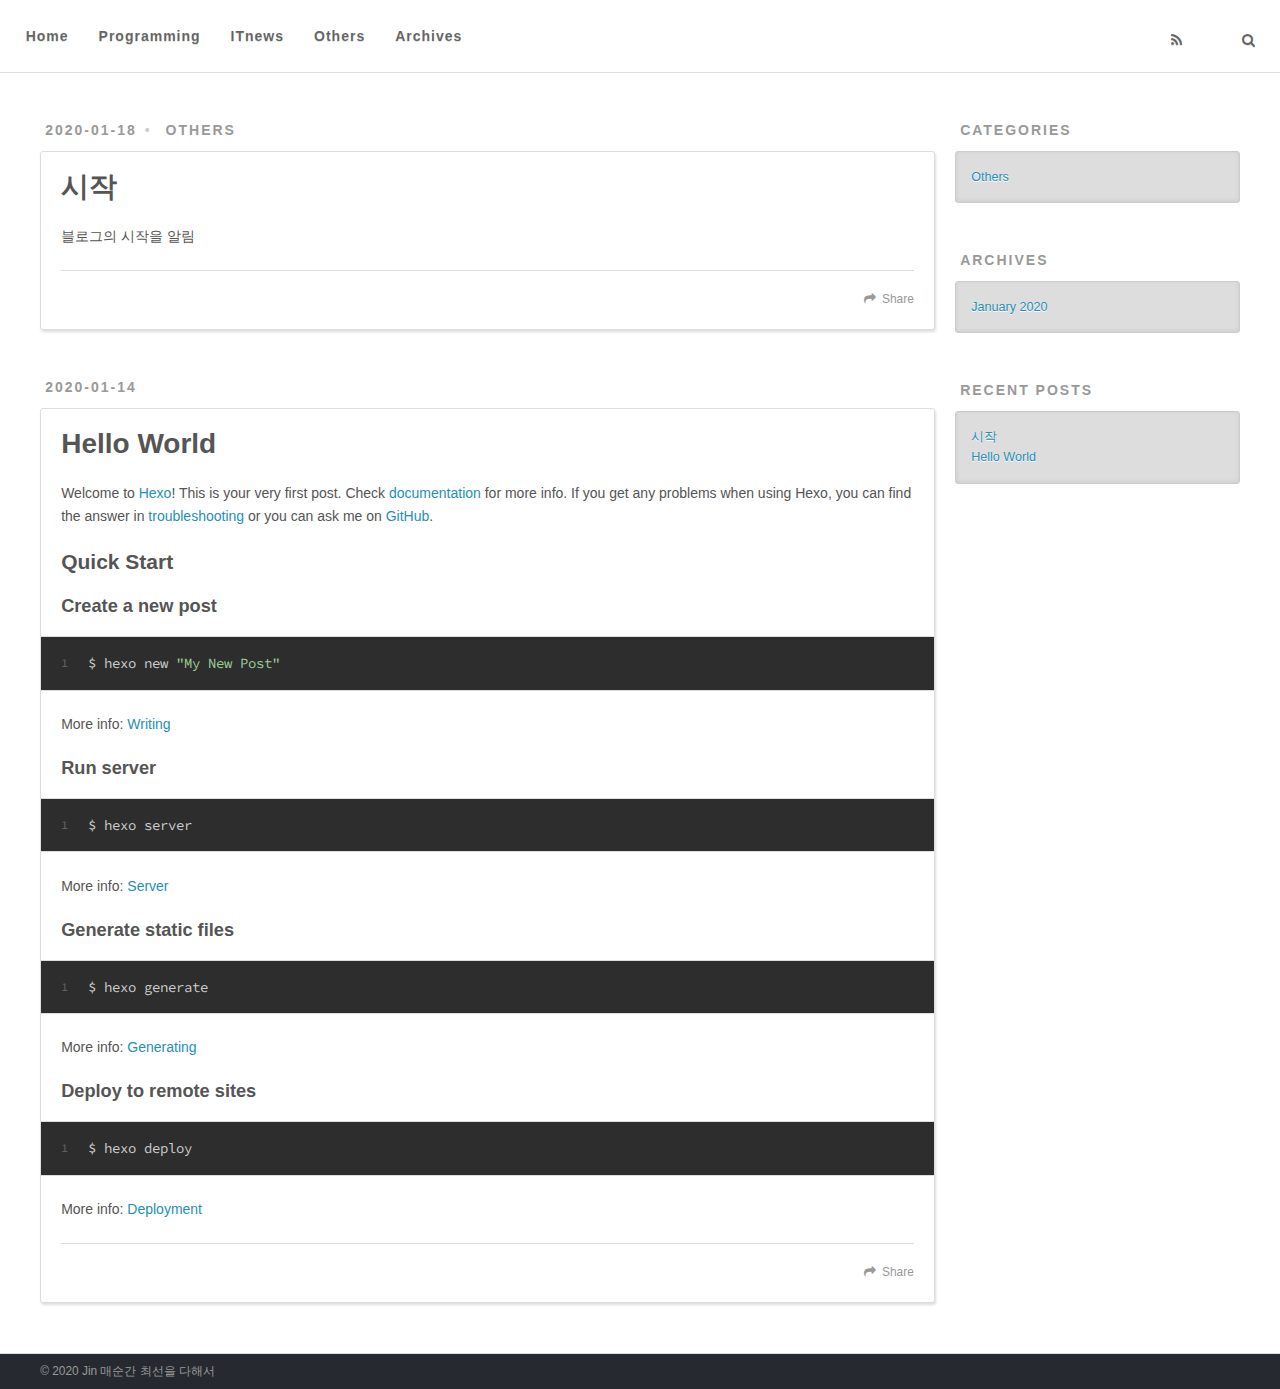
==== commit 2bae000b: "Site updated: 2020-01-18 22:54:57" ====
--- a/index.html
+++ b/index.html
@@ -69,6 +69,47 @@
       <div class="outer">
         <section id="main">
   
+    <article id="post-시작" class="article article-type-post" itemscope itemprop="blogPost">
+  <div class="article-meta">
+    <a href="/2020/01/18/%EC%8B%9C%EC%9E%91/" class="article-date">
+  <time datetime="2020-01-18T13:54:17.000Z" itemprop="datePublished">2020-01-18</time>
+</a>
+    
+  <div class="article-category">
+    <a class="article-category-link" href="/categories/Others/">Others</a>
+  </div>
+
+  </div>
+  <div class="article-inner">
+    
+    
+      <header class="article-header">
+        
+  
+    <h1 itemprop="name">
+      <a class="article-title" href="/2020/01/18/%EC%8B%9C%EC%9E%91/">시작</a>
+    </h1>
+  
+
+      </header>
+    
+    <div class="article-entry" itemprop="articleBody">
+      
+        <p>블로그의 시작을 알림</p>
+
+      
+    </div>
+    <footer class="article-footer">
+      <a data-url="https://zzdh8.github.io/2020/01/18/%EC%8B%9C%EC%9E%91/" data-id="ck5jnlrhq0000kkv66v7zckmy" class="article-share-link">Share</a>
+      
+      
+    </footer>
+  </div>
+  
+</article>
+
+
+  
     <article id="post-hello-world" class="article article-type-post" itemscope itemprop="blogPost">
   <div class="article-meta">
     <a href="/2020/01/14/hello-world/" class="article-date">
@@ -125,6 +166,13 @@
           <aside id="sidebar">
   
     
+  <div class="widget-wrap">
+    <h3 class="widget-title">Categories</h3>
+    <div class="widget">
+      <ul class="category-list"><li class="category-list-item"><a class="category-list-link" href="/categories/Others/">Others</a></li></ul>
+    </div>
+  </div>
+
 
   
     
@@ -149,6 +197,10 @@
       <ul>
         
           <li>
+            <a href="/2020/01/18/%EC%8B%9C%EC%9E%91/">시작</a>
+          </li>
+        
+          <li>
             <a href="/2020/01/14/hello-world/">Hello World</a>
           </li>
         
